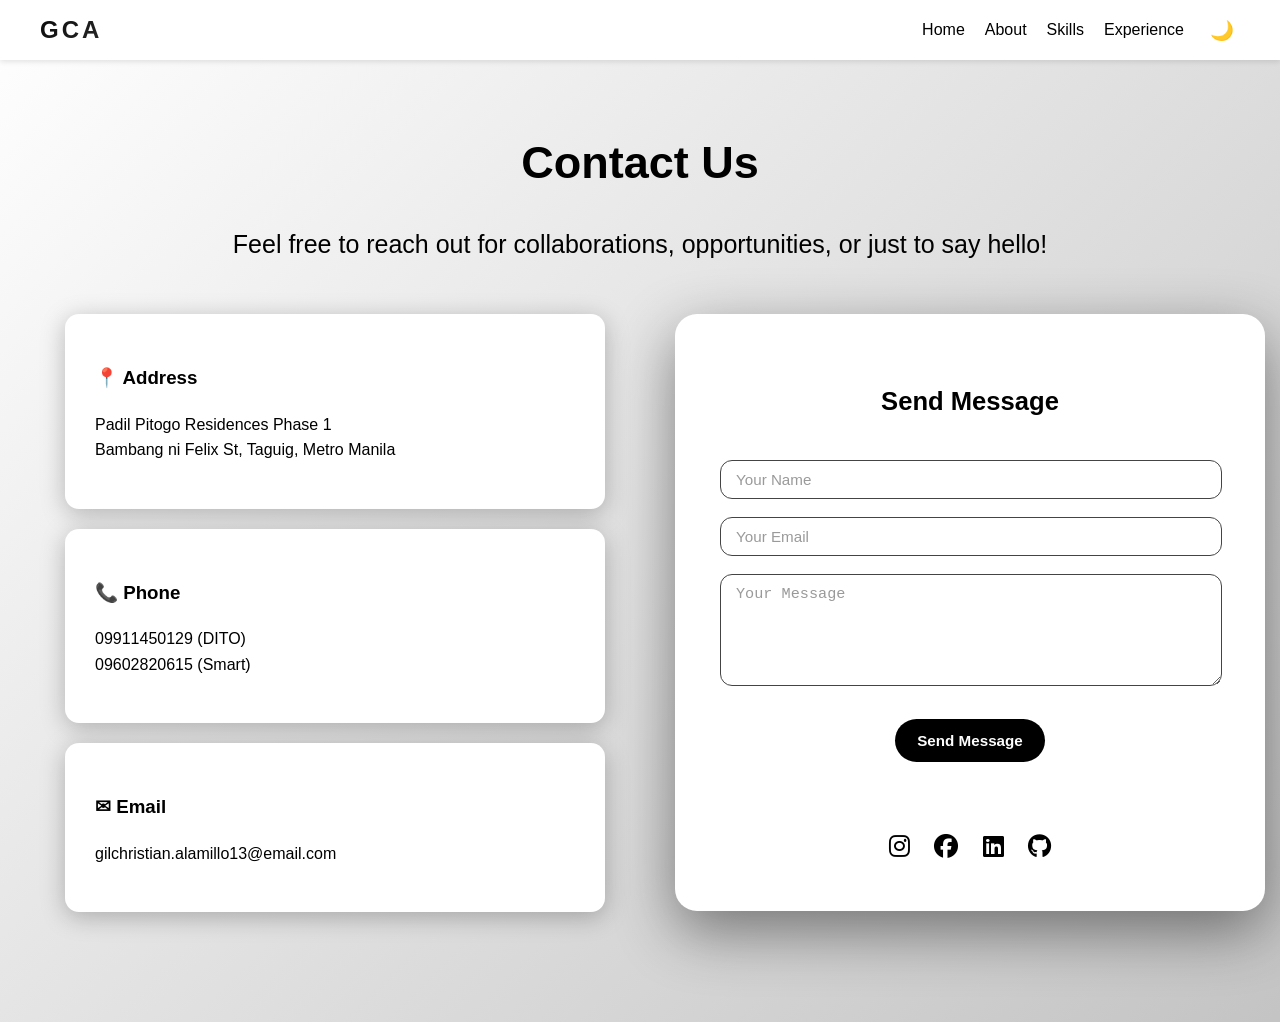
==== contact.html @ 6e96da5d "final update my portfolio" ====
<!DOCTYPE html>
<html lang="en">
<head>
  <meta charset="UTF-8">
  <meta name="viewport" content="width=device-width, initial-scale=1.0">
  <title>Contact Me</title>
  <link rel="stylesheet" href="contact.css">
  <link rel="stylesheet" href="https://cdnjs.cloudflare.com/ajax/libs/font-awesome/6.5.0/css/all.min.css">
  <script src="https://cdn.emailjs.com/dist/email.min.js"></script>

</head>
<body>
  <header>
    <div class="container">
      <h1 class="logo">GCA</h1>
      <button class="menu-toggle">☰</button>
      <nav>
        <a href="index.html">Home</a>
        <a href="about.html">About</a>
        <a href="skills.html">Skills</a>
        <a href="experience.html">Experience</a>
        <button id="darkModeToggle" class="dark-btn">🌙</button>
      </nav>
    </div>
  </header>

  <section id="contact-page">

  <h1>Contact Us</h1>
  <p class="intro">Feel free to reach out for collaborations, opportunities, or just to say hello!</p>

  <div class="contact-wrapper">

    <div class="contact-info">

      <div class="info-block delay1">
        <h3>📍 Address</h3>
        <p>Padil Pitogo Residences Phase 1<br>
        Bambang ni Felix St, Taguig, Metro Manila</p>
      </div>

      <div class="info-block delay2">
        <h3>📞 Phone</h3>
        <p>09911450129 (DITO)<br>
        09602820615 (Smart)</p>
      </div>

      <div class="info-block delay3">
        <h3>✉ Email</h3>
        <p>gilchristian.alamillo13@email.com</p>
      </div>

    </div>

  <form class="contact-form" id="contactForm">

    <h2>Send Message</h2>

    <input type="text" id="name" name="user_name" placeholder="Your Name" required>

    <input type="email" id="email" name="user_email" placeholder="Your Email" required>

    <textarea id="message" name="message" rows="5" placeholder="Your Message" required></textarea>

    <button type="submit">Send Message</button>

    <div id="form-status"></div>

    <div class="social-links">
      <a href="https://www.instagram.com/gcb_chan/" target="_blank"><i class="fab fa-instagram"></i></a>
      <a href="https://www.facebook.com/gilchristian.2003/" target="_blank"><i class="fab fa-facebook"></i></a>
      <a href="https://linkedin.com/in/gil-christian-alamillo-b84a0a2bb" target="_blank"><i class="fab fa-linkedin"></i></a>
      <a href="https://github.com/Christian091303" target="_blank"><i class="fab fa-github"></i></a>
    </div>

  </form>

</div>

</section>

  <script src="navbar.js"></script>
  <script>
document.addEventListener("DOMContentLoaded", function() {
  
  emailjs.init("cGpYNuwvEP3Au-F0a");

  const form = document.getElementById("contactForm");

  form.addEventListener("submit", function(event) {
    event.preventDefault(); 

    emailjs.sendForm("service_christian", "template_tu9isgr", "#contactForm")
      .then(function(response) {
        console.log("SUCCESS!", response.status, response.text);
        document.getElementById("form-status").innerHTML = "✅ Message sent successfully!";
        form.reset();
      }, function(error) {
        console.log("FAILED...", error);
        document.getElementById("form-status").innerHTML = "❌ Failed to send message. Please try again.";
      });
  });
});

  </script>
</body>
</html>
---- contact.css ----
body {
    margin: 0;
    font-family: 'Arial', sans-serif;
    background-color: #ffffff;
    color: #333333;
    line-height: 1.6;
    transition: background-color 0.5s ease, color 0.5s ease;
  }

    body.dark-mode {
      background-color: #000000;
    }

  header {
    background: #ffffff;
    box-shadow: 0 2px 5px rgba(0,0,0,0.1);
    position: fixed;
    width: 100%;
    top: 0;
    z-index: 1000;
    height: 60px; 
  }

  body.dark-mode header {
    background: #000000;
  }

  header .container {
    display: flex;
    justify-content: space-between;
    align-items: center;
    height: 100%;
    padding: 0 40px;
  }
  .logo {
    font-size: 1.5rem;
    font-weight: bold;
    font-family: 'Poppins', sans-serif;
    letter-spacing: 3px;
    text-transform: uppercase;
    background: linear-gradient(-45deg, #a7a1a1, #7c7c7c, #333333, #0a0a0a);
    background-size: 400% 400%;
    background-clip: text;              
    -webkit-background-clip: text;      
    -webkit-text-fill-color: transparent;
    opacity: 0;
    transform: scale(0.5);
    animation: popUp 1.5s ease forwards, colorShift 10s ease infinite, liveBounce 3s ease-in-out infinite;
  }
body.dark-mode .logo {
  background: linear-gradient(-45deg, #aca9a9, #4b4949, #313131, #000000);
  background-size: 400% 400%;
  -webkit-background-clip: text;
  -webkit-text-fill-color: transparent;
  background-clip: text;
  color: transparent;
  animation: popUp 1.5s ease forwards, 
             colorShift 10s ease infinite, 
             liveBounce 3s ease-in-out infinite;
}

  @keyframes popUp {
    0% { opacity: 0; transform: scale(0.5); }
    60% { opacity: 1; transform: scale(1.2); }
    100% { opacity: 1; transform: scale(1); }
  }
  @keyframes colorShift {
    0% { background-position: 0% 50%; }
    50% { background-position: 100% 50%; }
    100% { background-position: 0% 50%; }
  }
  @keyframes liveBounce {
    0%, 100% { transform: scale(1); }
    50% { transform: scale(1.1); }
  }

  nav {
    display: flex;
    align-items: center;
    gap: 20px;
  }

  nav a {
    text-decoration: none;
    color: #000000;
    font-weight: 500;
    position: relative;          
    transition: color 0.3s ease;
    padding: 6px 0;
  }

  nav a::after {
    content: "";
    position: absolute;
    width: 0%;                   
    height: 2px;
    left: 50%;                
    bottom: -3px;
    background-color: #000000;
    transition: width 0.3s ease, opacity 0.3s ease;
    transform: translateX(-50%);
  }

  nav a:hover::after {
    width: 100%;                
  }

  body.dark-mode nav a {
    color: #ffffff;
  }

  body.dark-mode nav a::after {
    background-color: #ffffff;
  }

  .dark-btn {
    background: transparent;
    border: none;
    font-size: 1.2rem;
    cursor: pointer;
    padding: 6px;
    transition: transform 0.5s ease, color 0.5s ease;
  }

  body.dark-mode .dark-btn {
    transform: rotate(20deg);
  }

  .menu-toggle { 
    display: none;
    font-size: 1.8rem; 
    background: none; 
    border: none; 
    cursor: pointer; 
    line-height: 1;
    padding: 8px;
  } 

  #contact-page {
    position: relative;
    min-height: calc(100vh - 60px);
    padding: 90px 40px;
    background: linear-gradient(-45deg, #f5f5f5, #dcdcdc, #b0b0b0, #ffffff);
    background-size: 400% 400%;
    animation: gradientBG 12s ease infinite;
    color: #000;
  }
  body.dark-mode #contact-page {
    background: linear-gradient(-45deg, #1b1b1b, #2a2a2a, #000000, #4b4949);
    background-size: 400% 400%;
    animation: gradientBG 12s ease infinite;
    color: #fff;
  }

  #contact-page h1 {
    text-align: center;
    font-size: 45px;
    margin-bottom: 10px;
  }
  #contact-page .intro {
    text-align: center;
    margin-bottom: 40px;
    font-size: 25px;
  }

  .contact-wrapper {
    max-width: 1150px;
    margin: 50px auto 0 auto;
    display: grid;
    grid-template-columns: 1fr 1fr;
    gap: 70px;
    align-items: start;
  }

  .contact-info .info-block {
    background: #ffffff;
    padding: 30px;
    border-radius: 14px;
    box-shadow: 0 5px 25px rgba(0,0,0,0.25);
    margin-bottom: 20px;
    transition: 0.3s;
    max-width: 480px;
  }
  .contact-info .info-block:hover {
    transform: translateY(-5px);
    box-shadow: 0 15px 35px rgba(0,0,0,0.35);
  }
  body.dark-mode .contact-info .info-block {
    background: #2a2a2a;
    box-shadow: 0 5px 5px rgba(255, 255, 255, 0.5);
    color: #ffffff;
  }

  .contact-form {
    background: #ffffff;
    padding: 45px;
    border-radius: 22px;
    box-shadow: 0 20px 60px rgba(0,0,0,0.45);
    display: flex;
    flex-direction: column;
    gap: 18px;
    width: 100%;
    max-width: 500px;
  }
  body.dark-mode .contact-form {
    background: #2a2a2a;
    box-shadow: 0 5px 5px rgba(255, 255, 255, 0.5);
    color: #ffffff;
  }

  #contactForm h2 {
    text-align: center;
    font-size: 1.6rem;  
    font-weight: bold;   
    margin-bottom: 20px; 
  }

  .contact-form input,
  .contact-form textarea {
    width: 94%;
    padding: 10px 15px;
    border-radius: 12px;
    border: 1px solid #444;
    background: #ffffff;
    color: #000;
    font-size: 0.95rem;
    transition: 0.25s;
  }
  .contact-form input::placeholder,
  .contact-form textarea::placeholder { color: #9a9a9a; }
  .contact-form input:focus,
  .contact-form textarea:focus {
    outline: none;
    border: 1px solid #000000;
    box-shadow: 0 0 0 3px rgba(255,255,255,0.15);
  }
  body.dark-mode .contact-form input,
  body.dark-mode .contact-form textarea {
    background: #1b1b1b;
    border: 1px solid #555;
    color: #fff;
  }
  body.dark-mode .contact-form input:focus,
  body.dark-mode .contact-form textarea:focus {
    border: 1px solid #ffffff;
    box-shadow: 0 0 0 3px rgba(255,255,255,0.15);
  }

  .contact-form button {
    margin-top: 15px;
    padding: 13px 22px;
    min-width: 100px;
    align-self: center;       
    border-radius: 30px;
    border: none;
    background: #000000;
    color: #fdfdfd;
    font-weight: 600;
    font-size: 0.95rem;
    cursor: pointer;
    transition: 0.25s ease;
  }

  .contact-form button:hover {
    transform: translateY(-3px);
    background-color: #ffffff;
    color: #000000;
    border: 2px solid #000000; 
    box-shadow: 0 0 30px rgba(0,0,0,0.5);
  }

  body.dark-mode .contact-form button {
    background: #ffffff;
    color: #000000;
  }

  body.dark-mode .contact-form button:hover {
    background: #000000;
    color:#ffffff;
    border: 2px solid #ffffff;
  }

.social-links {
  margin-top: 15px;
  text-align: center;
}

.social-links a {
  display: inline-block;
  color: #000000; 
  font-size: 24px;
  margin: 0 10px;
  transition: 0.25s ease;
}

.social-links a:hover {
  transform: translateY(-3px); 
  color: #ffffff;
  text-shadow: 0 0 10px rgba(0,0,0,0.5); 
}

body.dark-mode .social-links a {
  color: #ffffff; 
  font-size: 24px;
  margin: 0 10px;
  transition: all 0.3s ease;
}

body.dark-mode .social-links a:hover {
  transform: translateY(-3px); 
  color: #000000; 
  text-shadow: 0 0 10px rgba(255,255,255,0.5);
}

#form-status {
  margin-top: 15px;
  text-align: center;  
  font-weight: 600;
  color: green;         
}

#form-status.error {
  color: red;
}

  @media (max-width: 768px) {
    .menu-toggle { 
      display: block; 
      color: #000; 
    }
    body.dark-mode .menu-toggle { color: #ffffff; }

    nav {
      display: none; 
      flex-direction: column;
      background-color: #ffffff;
      position: absolute;
      top: 60px;
      right: 20px;
      padding: 15px;
      box-shadow: 0 2px 10px rgba(0,0,0,0.2);
      z-index: 2500;
      border-radius: 30px;
    }
    body.dark-mode nav { background-color: #1e1e1e; }

    nav.active { 
      display: flex; 
      animation: slideIn 0.3s ease forwards; }

  @keyframes slideIn {
    from { transform: translateX(100%); opacity: 0; }
    to { transform: translateX(0); opacity: 1; }
  }

  @keyframes slideOut {
    from { transform: translateX(0); opacity: 1; }
    to { transform: translateX(100%); opacity: 0; }
  }

  nav.active {
    animation: slideIn 0.3s ease forwards;
  }

  nav.closing {
    animation: slideOut 0.3s ease forwards;
  }

  nav a {
    text-decoration: none;
    color: #000000;
    font-weight: 500;
    position: relative;
    transition: color 0.3s ease;
    padding: 6px 0;
  }

  nav a::after {
    content: "";
    position: absolute;
    width: 0%;
    height: 2px;
    left: 0;
    bottom: -3px;
    background-color: #000000;
    transition: width 0.3s ease;
  }

  nav a:hover::after {
    width: 100%;
  }

  body.dark-mode nav a {
    color: #f5f5f5;
  }

  body.dark-mode nav a::after {
    background-color: #f5f5f5;
  }


    #contact-page {
      padding: 80px 20px 60px;
      max-width: 700px;
      margin: 0 auto;
    }
    #contact-page h1 {
      font-size: 2rem;
      margin-top: 20px;
      margin-bottom: 25px;
      text-align: center;
    }
    .contact-wrapper {
      grid-template-columns: 1fr;
      gap: 30px;
      justify-items: center;
    }
    .contact-info .info-block,
    .contact-form {
      width: 95%;
      padding: 20px;
      text-align: center;
    }

    .dark-btn {
    background: transparent;
    border: none;
    font-size: 1.2rem;
    cursor: pointer;
    padding: 6px;
    color: #000;
    transition: transform 0.5s ease, color 0.5s ease;
  }

  body.dark-mode .dark-btn {
    transform: rotate(20deg);
    color: #f5f5f5;
  }
  
    .contact-form button {
    font-size: 1rem;
    padding: 12px;
    margin-top: 20px; 
    display: block;
    margin-left: auto;
    margin-right: auto; 
    }

.contact-form { 
  width: 90%; 
  max-width: 600px;
  margin: 0 auto; 
  padding: 20px; 
  box-sizing: border-box; 
  text-align: center; }

  }

@media (max-width: 480px) {
  nav {
    padding: 12px;
    top: 55px;
    right: 15px;
    border-radius: 30px;
  }

  nav a { font-size: 0.9rem; }
  nav .cta { font-size: 0.85rem; padding: 5px 12px; }

  .contact-info { 
    display: flex; 
    flex-direction: column; 
    gap: 18px; 
    padding: 10px; 
    margin: 0 auto; 
    max-width: 100%; 
    box-sizing: border-box; }

  .contact-info .info-block { 
    padding: 12px;
    margin-bottom: 0; 
    text-align: center; }

  #contact-page {
    padding: 70px 15px 50px;
    max-width: 100%;
    margin: 10px auto;
  }
  #contact-page h1 {
    font-size: 1.8rem;
    margin-top: 10px;
    margin-bottom: 20px;
    text-align: center;
  }

  .contact-info .info-block,
  .contact-form {
    width: calc(100% - 20px);
    padding: 15px;
    margin: 0 auto;
    box-sizing: border-box;
  }

  .contact-form input,
  .contact-form textarea {
    font-size: 0.9rem;
    padding: 10px;
    margin-bottom: 15px; 
  }

.contact-form {
width: calc(100% - 30px); 
padding: 15px;
}

  .contact-form button {
    font-size: 1rem;
    padding: 10px;
    margin-top: 5px; 
    display: block;
    margin-left: auto;
    margin-right: auto; 
  }
}

@media (max-width: 320px) {
  nav {
    padding: 10px;
    top: 50px;
    right: 10px;
    border-radius: 30px;
  }

  nav a { font-size: 0.8rem; }
  nav .cta { font-size: 0.8rem; padding: 4px 10px; }
  .menu-toggle { font-size: 20px; }

  #contact-page {
    padding: 60px 10px 40px;
    max-width: 100%;
    margin: 0 auto;
  }
  #contact-page h1 {
    font-size: 1.6rem;
    margin-top: 15px;
    margin-bottom: 20px;
    text-align: center;
  }

  .contact-info .info-block,
  .contact-form {
    width: 100%;
    margin: 0 auto;
    padding: 12px;
    font-size: 0.85rem;
    box-sizing: border-box;
  }

  .contact-form input,
  .contact-form textarea {
    font-size: 0.85rem;
    padding: 8px;
    margin-bottom: 12px; 
  }

  .contact-form { width: 95%;
    padding: 10px; }

  .contact-form button {
    font-size: 0.9rem;
    border-radius: 8px;
    margin-top: 18px; 
    display: block;
    margin-left: auto;
    margin-right: auto; 
  }
}
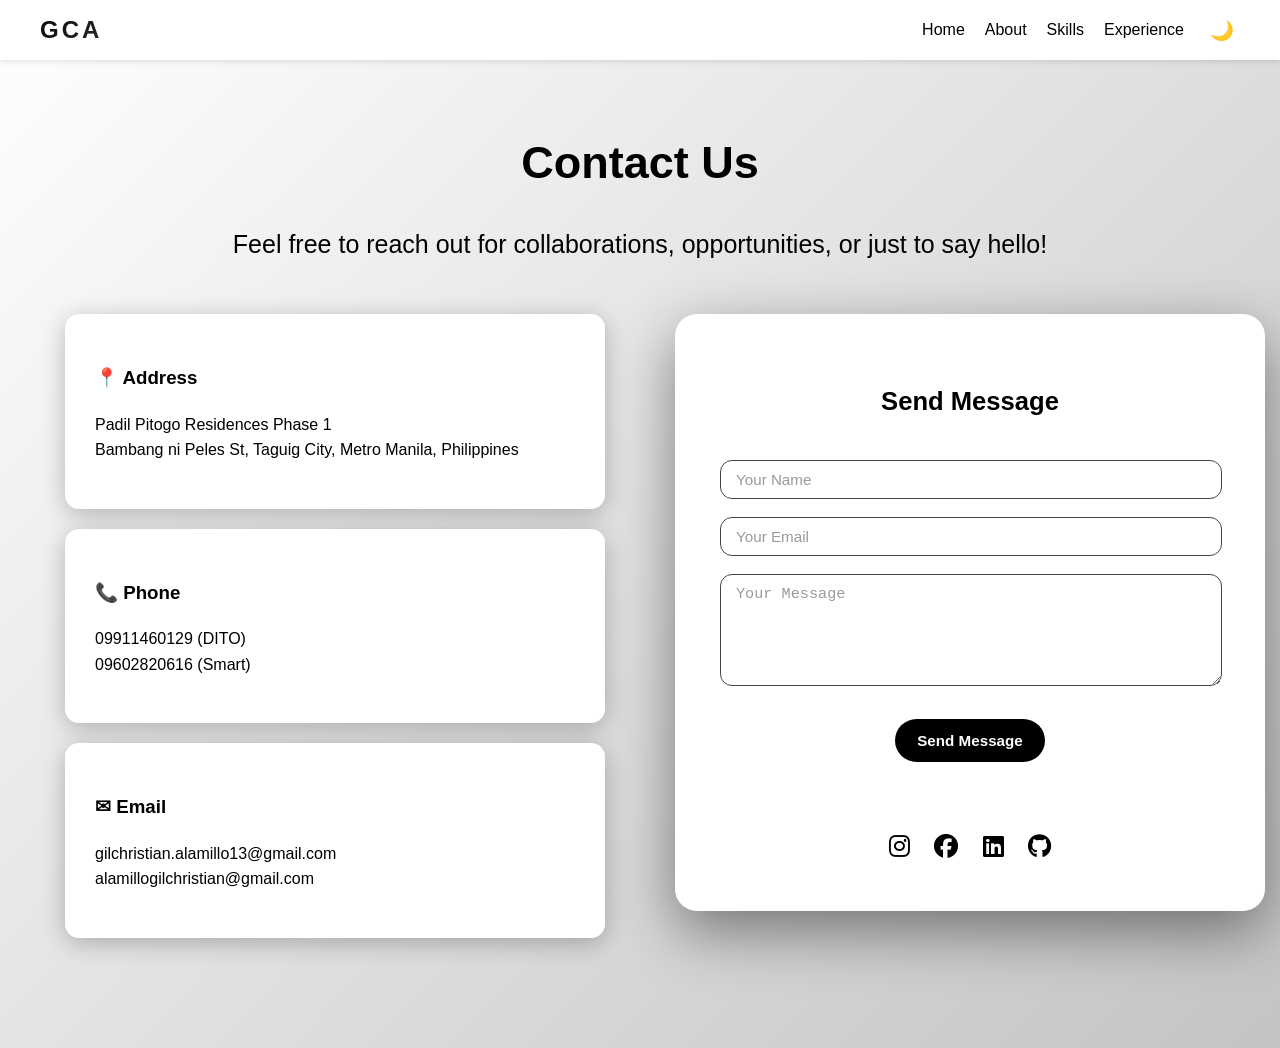
==== commit f1b29701: "Update contact information in contact.html" ====
--- a/contact.html
+++ b/contact.html
@@ -36,18 +36,20 @@
       <div class="info-block delay1">
         <h3>📍 Address</h3>
         <p>Padil Pitogo Residences Phase 1<br>
-        Bambang ni Felix St, Taguig, Metro Manila</p>
+        Bambang ni Peles St, Taguig City, Metro Manila, Philippines</p>
       </div>
 
       <div class="info-block delay2">
         <h3>📞 Phone</h3>
-        <p>09911450129 (DITO)<br>
-        09602820615 (Smart)</p>
+        <p>09911460129 (DITO)<br>
+        09602820616 (Smart)</p>
       </div>
 
       <div class="info-block delay3">
         <h3>✉ Email</h3>
-        <p>gilchristian.alamillo13@email.com</p>
+        <p>gilchristian.alamillo13@gmail.com<br>
+        alamillogilchristian@gmail.com</p>
+        
       </div>
 
     </div>
@@ -104,4 +106,4 @@
 
   </script>
 </body>
-</html>+</html>
--- a/contact.css
+++ b/contact.css
@@ -294,9 +294,7 @@
 }
 
 .social-links a:hover {
-  transform: translateY(-3px); 
-  color: #ffffff;
-  text-shadow: 0 0 10px rgba(0,0,0,0.5); 
+   transform: translateY(-25px);  
 }
 
 body.dark-mode .social-links a {
@@ -307,9 +305,7 @@
 }
 
 body.dark-mode .social-links a:hover {
-  transform: translateY(-3px); 
-  color: #000000; 
-  text-shadow: 0 0 10px rgba(255,255,255,0.5);
+   transform: translateY(-25px); 
 }
 
 #form-status {
@@ -574,4 +570,4 @@
     margin-left: auto;
     margin-right: auto; 
   }
-}+}
